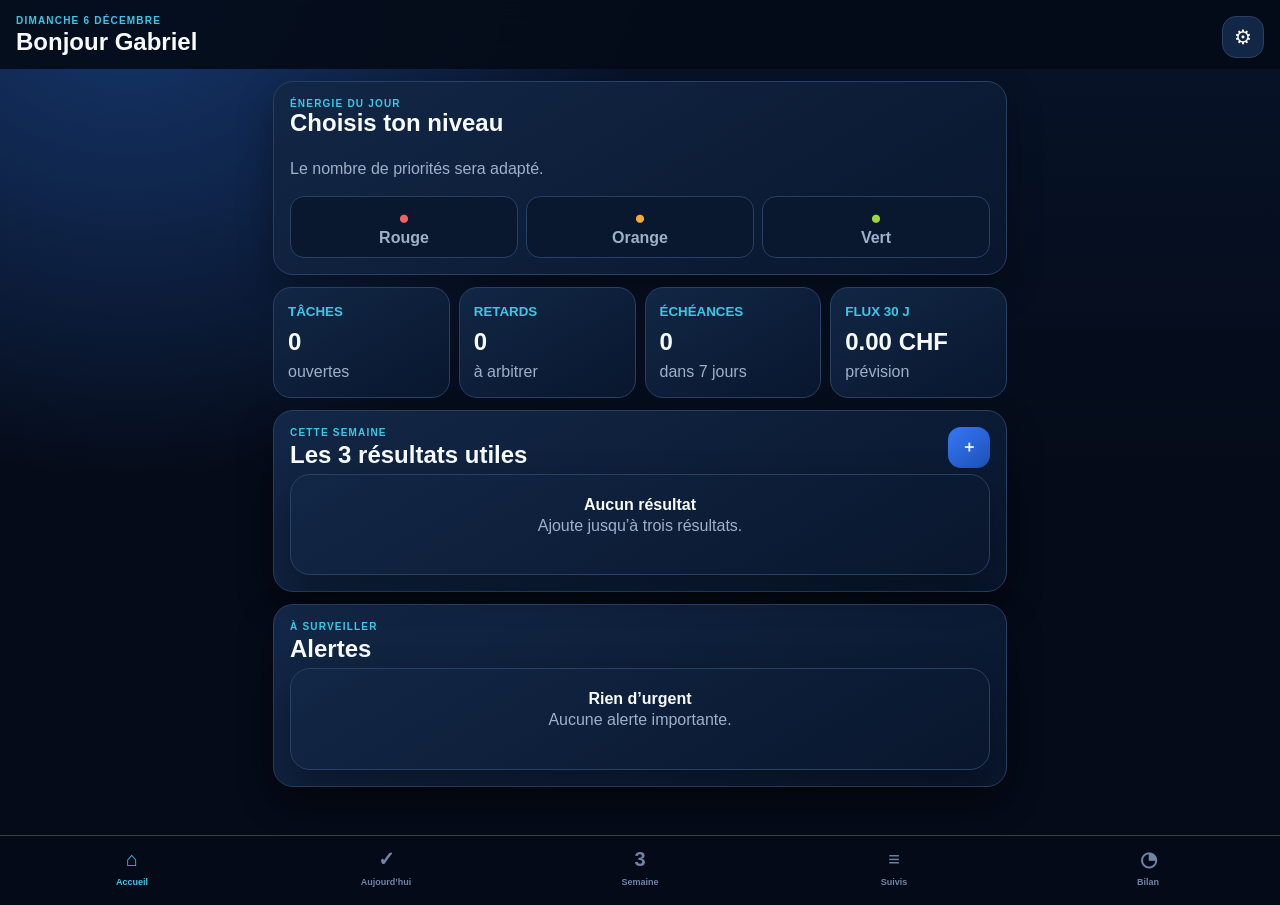
==== cockpit.html @ 26b04c57 "Publier Cockpit Gabriel pour iPhone" ====
<!doctype html><html lang="fr"><head><meta charset="utf-8"><meta name="viewport" content="width=device-width,initial-scale=1,viewport-fit=cover"><meta name="theme-color" content="#071329"><meta name="apple-mobile-web-app-capable" content="yes"><meta name="apple-mobile-web-app-status-bar-style" content="black-translucent"><meta name="apple-mobile-web-app-title" content="Cockpit Gabriel"><title>Cockpit Gabriel</title><style>:root{color-scheme:dark;--bg:#050b18;--p:#0e1d39;--p2:#122746;--l:#294065;--t:#f8fbff;--m:#9fb0c9;--b:#3478f6;--c:#39c9e8;--g:#9bd83f;--o:#f2aa3d;--r:#ef6262;font-family:-apple-system,BlinkMacSystemFont,"SF Pro Display",sans-serif}*{box-sizing:border-box}body{margin:0;background:radial-gradient(circle at 10% -5%,#17386f,transparent 35%),linear-gradient(#071329,#050b18 55%);color:var(--t);padding-bottom:calc(82px + env(safe-area-inset-bottom))}button,input,select,textarea{font:inherit}.top{position:sticky;top:0;z-index:9;display:flex;justify-content:space-between;align-items:center;padding:calc(15px + env(safe-area-inset-top)) 16px 11px;background:#050b18e8;backdrop-filter:blur(18px)}h1,h2,h3,p{margin-top:0}.top h1{font-size:24px;margin:2px 0}.eye{font-size:10px;text-transform:uppercase;letter-spacing:1.2px;color:var(--c);font-weight:800;margin:0}.ico{width:42px;height:42px;border:1px solid var(--l);border-radius:14px;background:var(--p2);color:white;font-size:20px}.wrap{max-width:760px;margin:auto;padding:0 13px 24px}.view{display:none}.view.on{display:block}.card,.item,.empty{background:linear-gradient(150deg,var(--p2),#09162d);border:1px solid var(--l);border-radius:20px;box-shadow:0 15px 36px #0005}.card{padding:16px;margin:12px 0}.mut{color:var(--m);line-height:1.45}.energy{display:grid;grid-template-columns:repeat(3,1fr);gap:8px;margin-top:13px}.energy button,.chip{border:1px solid var(--l);background:#09172f;color:var(--m);border-radius:14px;padding:10px 4px;font-weight:800}.energy button b{display:block;font-size:19px}.energy button[data-e=Rouge] b{color:var(--r)}.energy button[data-e=Orange] b{color:var(--o)}.energy button[data-e=Vert] b{color:var(--g)}.energy button.sel{color:white;box-shadow:0 0 0 2px currentColor}.kpis{display:grid;grid-template-columns:repeat(2,1fr);gap:9px}.kpi{padding:14px;min-height:100px;background:linear-gradient(150deg,#112745,#09162e);border:1px solid var(--l);border-radius:18px}.kpi small{color:var(--c);font-weight:800;text-transform:uppercase}.kpi b{display:block;font-size:24px;margin:8px 0 4px}.head{display:flex;justify-content:space-between;align-items:flex-start;gap:9px}.head h2{margin:3px 0 5px}.primary,.secondary,.danger{border-radius:13px;padding:10px 13px;font-weight:800}.primary{border:0;background:linear-gradient(135deg,var(--b),#1f50b8);color:white}.secondary{border:1px solid var(--l);background:#132440;color:white}.danger{border:1px solid #ef626280;background:#ef62621b;color:#ffb5b5}.chips{display:flex;gap:7px;overflow:auto;padding:7px 0 11px}.chip{white-space:nowrap;padding:8px 12px}.chip.on{border-color:var(--b);background:#3478f629;color:white}.stack{display:grid;gap:9px}.item{padding:14px}.item h3{margin:0;font-size:17px}.item p{margin:6px 0 0}.topline{display:flex;justify-content:space-between;gap:8px;align-items:flex-start}.badge{font-size:11px;font-weight:800;padding:6px 8px;border-radius:999px;background:#172b4d;color:#cad7ea;white-space:nowrap}.badge.red{background:#ef62621f;color:#ff9f9f}.badge.orange{background:#f2aa3d1f;color:#ffc66f}.badge.green{background:#9bd83f1f;color:#cdf68a}.badge.blue{background:#3478f629;color:#8bb4ff}.meta{display:flex;flex-wrap:wrap;gap:6px;margin-top:10px}.acts{display:flex;gap:6px;margin-top:11px}.acts button{flex:1;border:1px solid var(--l);background:#0b1a34;color:white;border-radius:11px;padding:8px;font-size:12px;font-weight:800}.acts .done{color:#cdf68a;border-color:#9bd83f66}.empty{padding:21px;text-align:center}.nav{position:fixed;z-index:10;left:0;right:0;bottom:0;display:grid;grid-template-columns:repeat(5,1fr);padding:7px 5px calc(7px + env(safe-area-inset-bottom));background:#050b18ed;border-top:1px solid var(--l);backdrop-filter:blur(18px)}.nav button{border:0;background:none;color:#7184a5;padding:4px 1px}.nav b{display:block;font-size:20px}.nav small{font-size:9px;font-weight:700}.nav .on{color:var(--c)}dialog{width:min(680px,calc(100% - 18px));max-height:calc(100dvh - 24px);border:1px solid var(--l);border-radius:24px;background:#08152c;color:white;padding:0}dialog::backdrop{background:#000b;backdrop-filter:blur(5px)}dialog form,.settings{padding:17px;overflow:auto;max-height:calc(100dvh - 24px)}.fields{display:grid;gap:10px}.field{display:grid;gap:5px}.field label{font-size:12px;font-weight:800;color:#cad7ea}.field input,.field select,.field textarea{width:100%;border:1px solid var(--l);background:#061127;color:white;border-radius:13px;padding:12px}.field textarea{min-height:80px}.actions{display:grid;grid-template-columns:1fr 1.4fr;gap:8px;margin-top:15px}.full{width:100%;margin-top:9px}.file input{display:none}#toast{position:fixed;z-index:50;left:50%;bottom:calc(87px + env(safe-area-inset-bottom));transform:translate(-50%,16px);opacity:0;transition:.2s;background:white;color:#071329;border-radius:999px;padding:9px 14px;font-size:13px;font-weight:800;max-width:90%;white-space:nowrap}#toast.on{opacity:1;transform:translate(-50%,0)}@media(min-width:620px){.kpis{grid-template-columns:repeat(4,1fr)}}</style></head><body><header class="top"><div><p class="eye" id="date"></p><h1 id="hello">Cockpit Gabriel</h1></div><button class="ico" id="settingsBtn">⚙︎</button></header><main class="wrap"><section class="view on" id="home"><article class="card"><p class="eye">Énergie du jour</p><h2 id="energyTitle">Choisis ton niveau</h2><p class="mut" id="energyAdvice">Le nombre de priorités sera adapté.</p><div class="energy"><button data-e="Rouge"><b>●</b>Rouge</button><button data-e="Orange"><b>●</b>Orange</button><button data-e="Vert"><b>●</b>Vert</button></div></article><div class="kpis" id="kpis"></div><article class="card"><div class="head"><div><p class="eye">Cette semaine</p><h2>Les 3 résultats utiles</h2></div><button class="primary" data-add="goal">＋</button></div><div class="stack" id="homeGoals"></div></article><article class="card"><div class="head"><div><p class="eye">À surveiller</p><h2>Alertes</h2></div></div><div class="stack" id="alerts"></div></article></section><section class="view" id="today"><div class="head"><div><p class="eye">Priorités</p><h2>Aujourd’hui</h2><p class="mut" id="limit"></p></div><button class="primary" data-add="task">＋ Ajouter</button></div><div class="chips"><button class="chip on" data-filter="open">Ouvertes</button><button class="chip" data-filter="all">Toutes</button><button class="chip" data-filter="done">Terminées</button></div><div class="stack" id="tasks"></div></section><section class="view" id="week"><div class="head"><div><p class="eye">Cap hebdomadaire</p><h2>Trois résultats maximum</h2></div><button class="primary" data-add="goal">＋ Ajouter</button></div><div class="stack" id="goals"></div></section><section class="view" id="follow"><div class="head"><div><p class="eye">Suivis</p><h2>Ce qui ne doit pas rester dans ta tête</h2></div></div><div class="chips"><button class="chip on" data-mod="admin">Administration</button><button class="chip" data-mod="finance">Finances</button><button class="chip" data-mod="gco">GCO</button></div><div class="head"><h2 id="modTitle">Administration</h2><button class="primary" id="modAdd">＋ Ajouter</button></div><div class="stack" id="modList"></div></section><section class="view" id="review"><div class="head"><div><p class="eye">Bilan</p><h2>Comprendre ton rythme</h2></div><button class="primary" data-add="checkin">＋ Bilan</button></div><div class="kpis" id="reviewKpis"></div><div class="stack" id="checkins"></div></section></main><nav class="nav"><button class="on" data-view="home"><b>⌂</b><small>Accueil</small></button><button data-view="today"><b>✓</b><small>Aujourd’hui</small></button><button data-view="week"><b>3</b><small>Semaine</small></button><button data-view="follow"><b>≡</b><small>Suivis</small></button><button data-view="review"><b>◔</b><small>Bilan</small></button></nav><dialog id="editor"><form id="form"><div class="head"><div><p class="eye">Nouvel élément</p><h2 id="formTitle">Ajouter</h2></div><button class="ico" type="button" data-close="editor">✕</button></div><div class="fields" id="fields"></div><div class="actions"><button class="secondary" type="button" data-close="editor">Annuler</button><button class="primary">Enregistrer</button></div></form></dialog><dialog id="settings"><div class="settings"><div class="head"><div><p class="eye">Données</p><h2>Sauvegarde</h2></div><button class="ico" data-close="settings">✕</button></div><p class="mut">Les données restent dans Safari sur cet iPhone. Exporte régulièrement une sauvegarde vers iCloud Drive.</p><button class="primary full" id="export">Exporter la sauvegarde</button><label class="secondary full file">Restaurer une sauvegarde<input type="file" id="import" accept="application/json"></label><hr style="border:0;border-top:1px solid var(--l);margin:18px 0"><button class="danger full" id="reset">Effacer toutes les données</button></div></dialog><div id="toast"></div><script>const K='cockpitGabriel.v3',empty=()=>({profile:{name:'Gabriel',energy:''},tasks:[],goals:[],admin:[],finance:[],gco:[],checkins:[]});let db=load(),filter='open',mod='admin',edit=null;const $=s=>document.querySelector(s),$$=s=>[...document.querySelectorAll(s)],iso=()=>new Date().toISOString().slice(0,10),uid=()=>crypto.randomUUID?.()||Date.now()+'-'+Math.random();function load(){try{return{...empty(),...JSON.parse(localStorage.getItem(K)||'null')}}catch{return empty()}}function save(t=''){localStorage.setItem(K,JSON.stringify(db));render();if(t)toast(t)}const esc=v=>String(v??'').replace(/[&<>"']/g,c=>({'&':'&amp;','<':'&lt;','>':'&gt;','"':'&quot;',"'":'&#39;'}[c])),fmt=v=>v?new Intl.DateTimeFormat('fr-CH',{day:'2-digit',month:'2-digit',year:'numeric'}).format(new Date(v+'T12:00:00')):'Sans date',days=v=>v?Math.round((new Date(v+'T12:00:00')-new Date(iso()+'T12:00:00'))/864e5):null,money=v=>new Intl.NumberFormat('fr-CH',{style:'currency',currency:'CHF'}).format(Number(v)||0);function toast(t){let e=$('#toast');e.textContent=t;e.classList.add('on');clearTimeout(window.tt);window.tt=setTimeout(()=>e.classList.remove('on'),1800)}const badge=(t,c='')=>`<span class="badge ${c}">${esc(t)}</span>`,st=s=>['Terminé','Oui'].includes(s)?'green':['Critique'].includes(s)?'red':['Haute','En attente'].includes(s)?'orange':['Actif','En cours'].includes(s)?'blue':'',dc=d=>d===null?'':d<0?'red':d<=7?'orange':'blue',emptyCard=(a,b)=>`<div class="empty"><b>${esc(a)}</b><p class="mut">${esc(b)}</p></div>`,rules={Rouge:{max:1,title:'Préserver l’essentiel',advice:'Une seule tâche indispensable. Pas de décision lourde.'},Orange:{max:2,title:'Maintenir sans forcer',advice:'Deux priorités maximum et un bloc concentré.'},Vert:{max:3,title:'Avancer sans s’épuiser',advice:'Trois priorités maximum. Arrête avant la chute d’énergie.'}};function header(){let n=new Date(),h=n.getHours();$('#date').textContent=new Intl.DateTimeFormat('fr-CH',{weekday:'long',day:'numeric',month:'long'}).format(n);$('#hello').textContent=`${h<12?'Bonjour':h<18?'Bon après-midi':'Bonsoir'} ${db.profile.name}`;let r=rules[db.profile.energy];$('#energyTitle').textContent=r?.title||'Choisis ton niveau';$('#energyAdvice').textContent=r?.advice||'Le nombre de priorités sera adapté.';$('#limit').textContent=r?`${r.max} priorité${r.max>1?'s':''} recommandée${r.max>1?'s':''}.`:'Choisis d’abord ton énergie.';$$('[data-e]').forEach(b=>b.classList.toggle('sel',b.dataset.e===db.profile.energy))}const open=t=>!['Terminé','Annulé'].includes(t.status);function goalCard(x){let p=Math.min(100,Math.max(0,Number(x.progress)||0));return `<div class="item"><div class="topline"><div><h3>${esc(x.title)}</h3><p class="mut">${esc(x.nextAction||'Prochaine action à définir')}</p></div>${badge(x.status||'Planifié',st(x.status))}</div><div class="meta">${badge(p+'%','blue')}${x.due?badge(fmt(x.due),dc(days(x.due))):''}</div>${acts('goal',x.id)}</div>`}function home(){let o=db.tasks.filter(open),late=o.filter(x=>days(x.due)!==null&&days(x.due)<0),adm=db.admin.filter(x=>!['Terminé','Classé'].includes(x.status)&&days(x.due)!==null&&days(x.due)<=7),rev=db.finance.filter(x=>x.type==='Revenu'&&days(x.date)>=0&&days(x.date)<=30).reduce((s,x)=>s+Number(x.amount||0),0),dep=db.finance.filter(x=>x.type==='Dépense'&&days(x.date)>=0&&days(x.date)<=30).reduce((s,x)=>s+Number(x.amount||0),0);$('#kpis').innerHTML=[['Tâches',o.length,'ouvertes'],['Retards',late.length,'à arbitrer'],['Échéances',adm.length,'dans 7 jours'],['Flux 30 j',money(rev-dep),'prévision']].map(x=>`<div class="kpi"><small>${x[0]}</small><b>${x[1]}</b><span class="mut">${x[2]}</span></div>`).join('');$('#homeGoals').innerHTML=db.goals.length?db.goals.slice(0,3).map(goalCard).join(''):emptyCard('Aucun résultat','Ajoute jusqu’à trois résultats.');let a=[];late.slice(0,2).forEach(x=>a.push([x.title,Math.abs(days(x.due))+' jour(s) de retard','red']));adm.slice(0,2).forEach(x=>a.push([x.subject,(x.org||'Démarche')+' · '+(days(x.due)<0?'retard':days(x.due)+' jour(s)'),dc(days(x.due))]));$('#alerts').innerHTML=a.length?a.map(x=>`<div class="item"><div class="topline"><div><h3>${esc(x[0])}</h3><p class="mut">${esc(x[1])}</p></div>${badge('À surveiller',x[2])}</div></div>`).join(''):emptyCard('Rien d’urgent','Aucune alerte importante.')}function acts(t,id,extra=''){return `<div class="acts"><button data-edit="${t}" data-id="${id}">Modifier</button>${extra}<button data-del="${t}" data-id="${id}">Supprimer</button></div>`}function taskCard(x){let d=days(x.due);return `<div class="item"><div class="topline"><div><h3>${esc(x.title)}</h3><p class="mut">${esc(x.notes||x.domain||'')}</p></div>${badge(x.status||'À faire',st(x.status))}</div><div class="meta">${x.priority?badge(x.priority,st(x.priority)):''}${x.energy?badge('Énergie '+x.energy,x.energy==='Rouge'?'red':x.energy==='Orange'?'orange':'green'):''}${x.duration?badge(x.duration+' min'):''}${x.due?badge(d<0?Math.abs(d)+' j de retard':d===0?'Aujourd’hui':'Dans '+d+' j',dc(d)):''}</div>${acts('task',x.id,open(x)?`<button class="done" data-done="${x.id}">Terminer</button>`:`<button data-reopen="${x.id}">Rouvrir</button>`)}</div>`}function tasks(){let l=[...db.tasks].sort((a,b)=>(a.status==='Terminé')-(b.status==='Terminé')||String(a.due||'9999').localeCompare(String(b.due||'9999')));if(filter==='open')l=l.filter(open);if(filter==='done')l=l.filter(x=>x.status==='Terminé');$('#tasks').innerHTML=l.length?l.map(taskCard).join(''):emptyCard('Aucune tâche','Ajoute uniquement ce qui mérite ton énergie.')}function goals(){$('#goals').innerHTML=db.goals.length?db.goals.map(goalCard).join(''):emptyCard('Aucun résultat','Choisis un résultat observable.')}function modules(){let l=db[mod],h='';$('#modTitle').textContent={admin:'Administration',finance:'Finances',gco:'GCO'}[mod];$('#modAdd').dataset.add=mod;$$('[data-mod]').forEach(b=>b.classList.toggle('on',b.dataset.mod===mod));if(mod==='admin')h=l.map(x=>`<div class="item"><div class="topline"><div><h3>${esc(x.subject)}</h3><p class="mut">${esc(x.org||'')}</p></div>${badge(x.status||'À faire',st(x.status))}</div><div class="meta">${x.due?badge(fmt(x.due),dc(days(x.due))):''}</div><p class="mut">${esc(x.nextAction||'Prochaine action à définir')}</p>${acts('admin',x.id)}</div>`).join('');if(mod==='finance')h=l.map(x=>`<div class="item"><div class="topline"><div><h3>${esc(x.label)}</h3><p class="mut">${esc(x.category||'')}</p></div>${badge(money(x.amount),x.type==='Dépense'?'red':'green')}</div><div class="meta">${badge(x.type,x.type==='Dépense'?'red':'green')}${badge(fmt(x.date))}</div>${acts('finance',x.id)}</div>`).join('');if(mod==='gco')h=l.map(x=>`<div class="item"><div class="topline"><div><h3>${esc(x.project)}</h3><p class="mut">${esc(x.nextAction||'')}</p></div>${badge(x.status||'Planifié',st(x.status))}</div><div class="meta">${badge((Number(x.progress)||0)+'%','blue')}${x.due?badge(fmt(x.due),dc(days(x.due))):''}</div>${acts('gco',x.id)}</div>`).join('');$('#modList').innerHTML=h||emptyCard('Aucun élément','Ajoute seulement ce qui mérite un suivi.')}function checkins(){let l=[...db.checkins].sort((a,b)=>String(b.date).localeCompare(String(a.date))),avg=f=>l.length?(l.reduce((s,x)=>s+Number(x[f]||0),0)/l.length).toFixed(1):'0',mins=l.reduce((s,x)=>s+Number(x.minutes||0),0);$('#reviewKpis').innerHTML=[['Fatigue',avg('fatigue')+'/10'],['Concentration',avg('focus')+'/10'],['Temps utile',mins+' min'],['Bilans',l.length]].map(x=>`<div class="kpi"><small>${x[0]}</small><b>${x[1]}</b></div>`).join('');$('#checkins').innerHTML=l.length?l.map(x=>`<div class="item"><div class="topline"><div><h3>${fmt(x.date)}</h3><p class="mut">${esc(x.result||'Aucun résultat noté')}</p></div>${badge(x.energy||'?',x.energy==='Rouge'?'red':x.energy==='Orange'?'orange':'green')}</div><div class="meta">${badge('Fatigue '+(x.fatigue||0)+'/10','orange')}${badge('Concentration '+(x.focus||0)+'/10','blue')}${badge((x.minutes||0)+' min')}</div>${acts('checkin',x.id)}</div>`).join(''):emptyCard('Aucun bilan','Deux minutes suffisent.')}function render(){header();home();tasks();goals();modules();checkins()}const S={task:[['title','Tâche / résultat','text',1],['domain','Domaine','text'],['due','Échéance','date'],['priority','Priorité','select',0,['Critique','Haute','Normale','Basse']],['status','Statut','select',0,['À faire','En cours','En attente','Terminé','Annulé']],['energy','Énergie requise','select',0,['Rouge','Orange','Vert']],['duration','Durée en minutes','number'],['notes','Notes','textarea']],goal:[['title','Résultat attendu','text',1],['status','Statut','select',0,['Planifié','Actif','En pause','Terminé']],['progress','Progression %','number'],['nextAction','Prochaine action','text'],['due','Échéance','date']],admin:[['org','Organisme','text'],['subject','Sujet / dossier','text',1],['nextAction','Prochaine action','text'],['due','Échéance','date'],['status','Statut','select',0,['À faire','En cours','En attente','Terminé','Classé']]],finance:[['date','Date','date',1],['type','Type','select',1,['Revenu','Dépense']],['category','Catégorie','text'],['label','Libellé','text',1],['amount','Montant CHF','number',1]],gco:[['project','Projet','text',1],['status','Statut','select',0,['Planifié','Actif','En pause','Terminé']],['progress','Progression %','number'],['due','Livraison prévue','date'],['nextAction','Prochaine action','text']],checkin:[['date','Date','date',1],['energy','Énergie','select',1,['Rouge','Orange','Vert']],['fatigue','Fatigue /10','number'],['focus','Concentration /10','number'],['minutes','Temps utile','number'],['result','Résultat principal','textarea']]};const col=t=>t==='goal'?'goals':t==='checkin'?'checkins':t;function field([n,l,t,r,o=[]]){if(t==='select')return `<div class="field"><label>${l}</label><select id="f-${n}" ${r?'required':''}><option value="">Choisir…</option>${o.map(v=>`<option>${v}</option>`).join('')}</select></div>`;if(t==='textarea')return `<div class="field"><label>${l}</label><textarea id="f-${n}"></textarea></div>`;return `<div class="field"><label>${l}</label><input id="f-${n}" type="${t}" ${t==='number'?'inputmode="decimal" min="0" step="any"':''} ${r?'required':''}></div>`}function openEdit(t,id=null){if(t==='goal'&&!id&&db.goals.length>=3)return toast('Trois résultats maximum.');edit={t,id};let c=db[col(t)],it=id?c.find(x=>x.id===id):{};$('#formTitle').textContent=(id?'Modifier : ':'Ajouter : ')+({task:'Tâche',goal:'Résultat',admin:'Démarche',finance:'Mouvement',gco:'Projet GCO',checkin:'Bilan'})[t];$('#fields').innerHTML=S[t].map(field).join('');S[t].forEach(([n])=>{let e=$('#f-'+n),v=it?.[n]??'';if(!id&&n==='date')v=iso();if(!id&&t==='task'&&n==='status')v='À faire';if(!id&&t==='goal'&&n==='status')v='Planifié';if(!id&&t==='admin'&&n==='status')v='À faire';if(!id&&t==='gco'&&n==='status')v='Planifié';e.value=v});$('#editor').showModal()}$('#form').onsubmit=e=>{e.preventDefault();let{t,id}=edit,c=db[col(t)],o={id:id||uid()};for(let[n,,kind,req]of S[t]){let el=$('#f-'+n);if(req&&!el.value.trim())return toast('Champ obligatoire manquant.');o[n]=kind==='number'?(el.value===''?'':Number(el.value)):el.value.trim()}if(id){let i=c.findIndex(x=>x.id===id);c[i]={...c[i],...o}}else c.unshift(o);$('#editor').close();save(id?'Élément mis à jour.':'Élément ajouté.')};function go(v){$$('.view').forEach(x=>x.classList.toggle('on',x.id===v));$$('.nav button').forEach(x=>x.classList.toggle('on',x.dataset.view===v));scrollTo({top:0,behavior:'smooth'})}document.onclick=e=>{let x;if(x=e.target.closest('[data-view]'))return go(x.dataset.view);if(x=e.target.closest('[data-e]')){db.profile.energy=x.dataset.e;return save('Énergie enregistrée.')}if(x=e.target.closest('[data-add]'))return openEdit(x.dataset.add);if(x=e.target.closest('[data-edit]'))return openEdit(x.dataset.edit,x.dataset.id);if(x=e.target.closest('[data-del]')){if(confirm('Supprimer définitivement ?')){let k=col(x.dataset.del);db[k]=db[k].filter(v=>v.id!==x.dataset.id);save('Élément supprimé.')}return}if(x=e.target.closest('[data-done]')){let t=db.tasks.find(v=>v.id===x.dataset.done);if(t)t.status='Terminé';return save('Tâche terminée.')}if(x=e.target.closest('[data-reopen]')){let t=db.tasks.find(v=>v.id===x.dataset.reopen);if(t)t.status='À faire';return save('Tâche rouverte.')}if(x=e.target.closest('[data-filter]')){filter=x.dataset.filter;$$('[data-filter]').forEach(b=>b.classList.toggle('on',b===x));return tasks()}if(x=e.target.closest('[data-mod]')){mod=x.dataset.mod;return modules()}if(x=e.target.closest('[data-close]'))return $('#'+x.dataset.close).close()};$('#settingsBtn').onclick=()=>$('#settings').showModal();$('#modAdd').onclick=()=>openEdit(mod);$('#export').onclick=()=>{let b=new Blob([JSON.stringify(db,null,2)],{type:'application/json'}),u=URL.createObjectURL(b),a=document.createElement('a');a.href=u;a.download='cockpit-gabriel-'+iso()+'.json';a.click();setTimeout(()=>URL.revokeObjectURL(u),500);toast('Sauvegarde exportée.')};$('#import').onchange=async e=>{try{let f=e.target.files[0];if(!f)return;db={...empty(),...JSON.parse(await f.text())};save('Sauvegarde restaurée.');$('#settings').close()}catch{toast('Fichier invalide.')}e.target.value=''};$('#reset').onclick=()=>{if(confirm('Effacer toutes les données ?')){db=empty();save('Cockpit réinitialisé.');$('#settings').close()}};render();</script></body></html>
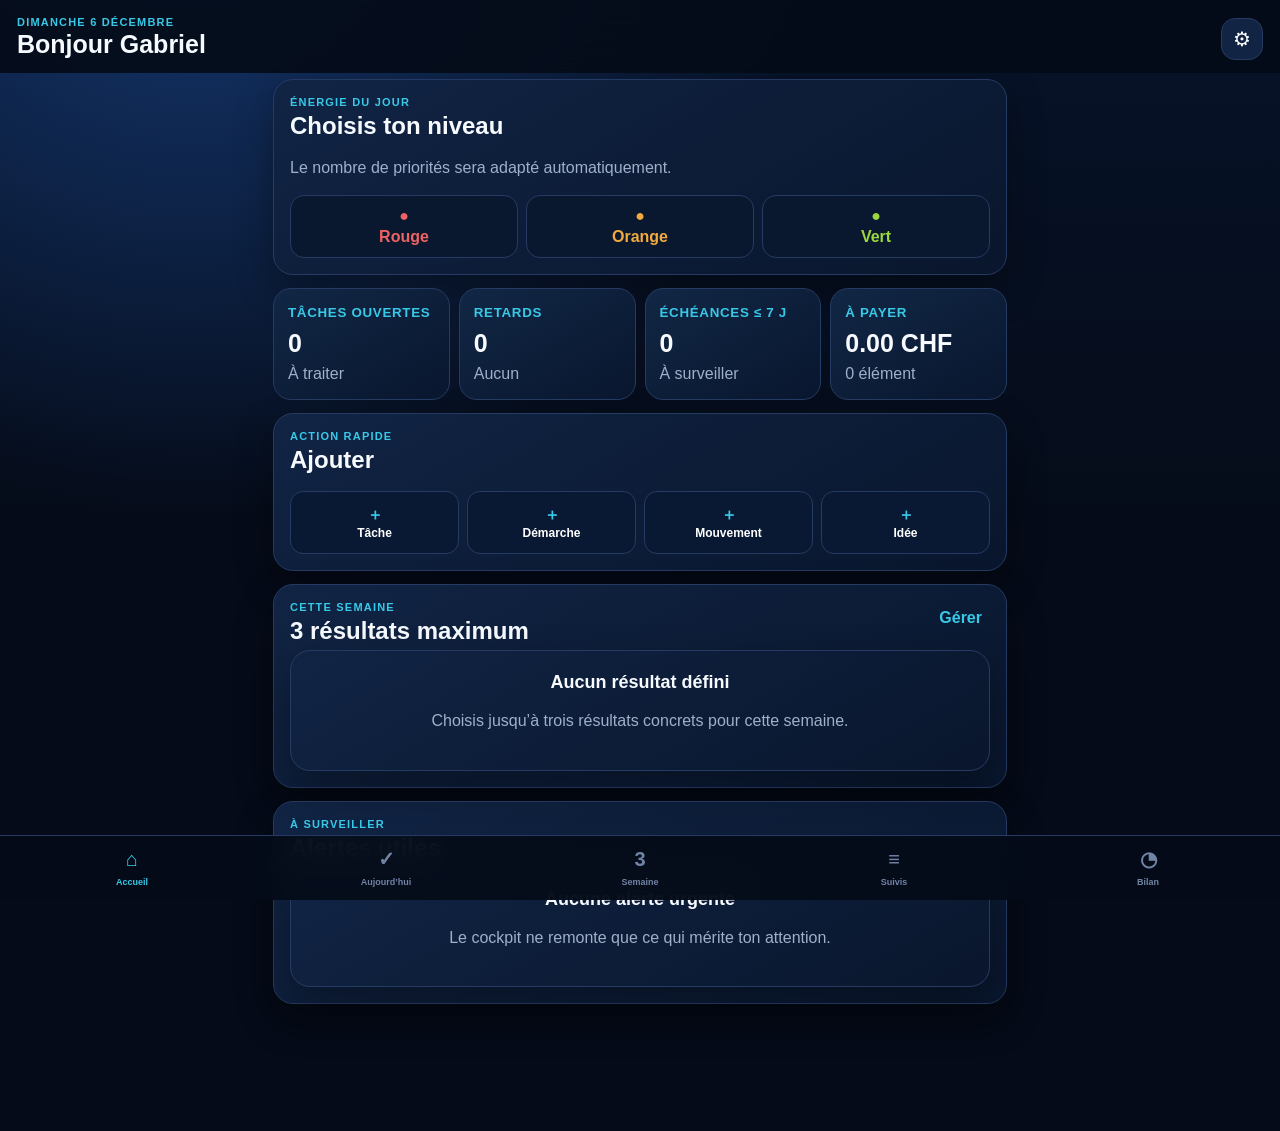
==== commit 54e2f0ff: "Rediriger l’ancienne page vers la version corrigée" ====
--- a/cockpit.html
+++ b/cockpit.html
@@ -1 +1,13 @@
-<!doctype html><html lang="fr"><head><meta charset="utf-8"><meta name="viewport" content="width=device-width,initial-scale=1,viewport-fit=cover"><meta name="theme-color" content="#071329"><meta name="apple-mobile-web-app-capable" content="yes"><meta name="apple-mobile-web-app-status-bar-style" content="black-translucent"><meta name="apple-mobile-web-app-title" content="Cockpit Gabriel"><title>Cockpit Gabriel</title><style>:root{color-scheme:dark;--bg:#050b18;--p:#0e1d39;--p2:#122746;--l:#294065;--t:#f8fbff;--m:#9fb0c9;--b:#3478f6;--c:#39c9e8;--g:#9bd83f;--o:#f2aa3d;--r:#ef6262;font-family:-apple-system,BlinkMacSystemFont,"SF Pro Display",sans-serif}*{box-sizing:border-box}body{margin:0;background:radial-gradient(circle at 10% -5%,#17386f,transparent 35%),linear-gradient(#071329,#050b18 55%);color:var(--t);padding-bottom:calc(82px + env(safe-area-inset-bottom))}button,input,select,textarea{font:inherit}.top{position:sticky;top:0;z-index:9;display:flex;justify-content:space-between;align-items:center;padding:calc(15px + env(safe-area-inset-top)) 16px 11px;background:#050b18e8;backdrop-filter:blur(18px)}h1,h2,h3,p{margin-top:0}.top h1{font-size:24px;margin:2px 0}.eye{font-size:10px;text-transform:uppercase;letter-spacing:1.2px;color:var(--c);font-weight:800;margin:0}.ico{width:42px;height:42px;border:1px solid var(--l);border-radius:14px;background:var(--p2);color:white;font-size:20px}.wrap{max-width:760px;margin:auto;padding:0 13px 24px}.view{display:none}.view.on{display:block}.card,.item,.empty{background:linear-gradient(150deg,var(--p2),#09162d);border:1px solid var(--l);border-radius:20px;box-shadow:0 15px 36px #0005}.card{padding:16px;margin:12px 0}.mut{color:var(--m);line-height:1.45}.energy{display:grid;grid-template-columns:repeat(3,1fr);gap:8px;margin-top:13px}.energy button,.chip{border:1px solid var(--l);background:#09172f;color:var(--m);border-radius:14px;padding:10px 4px;font-weight:800}.energy button b{display:block;font-size:19px}.energy button[data-e=Rouge] b{color:var(--r)}.energy button[data-e=Orange] b{color:var(--o)}.energy button[data-e=Vert] b{color:var(--g)}.energy button.sel{color:white;box-shadow:0 0 0 2px currentColor}.kpis{display:grid;grid-template-columns:repeat(2,1fr);gap:9px}.kpi{padding:14px;min-height:100px;background:linear-gradient(150deg,#112745,#09162e);border:1px solid var(--l);border-radius:18px}.kpi small{color:var(--c);font-weight:800;text-transform:uppercase}.kpi b{display:block;font-size:24px;margin:8px 0 4px}.head{display:flex;justify-content:space-between;align-items:flex-start;gap:9px}.head h2{margin:3px 0 5px}.primary,.secondary,.danger{border-radius:13px;padding:10px 13px;font-weight:800}.primary{border:0;background:linear-gradient(135deg,var(--b),#1f50b8);color:white}.secondary{border:1px solid var(--l);background:#132440;color:white}.danger{border:1px solid #ef626280;background:#ef62621b;color:#ffb5b5}.chips{display:flex;gap:7px;overflow:auto;padding:7px 0 11px}.chip{white-space:nowrap;padding:8px 12px}.chip.on{border-color:var(--b);background:#3478f629;color:white}.stack{display:grid;gap:9px}.item{padding:14px}.item h3{margin:0;font-size:17px}.item p{margin:6px 0 0}.topline{display:flex;justify-content:space-between;gap:8px;align-items:flex-start}.badge{font-size:11px;font-weight:800;padding:6px 8px;border-radius:999px;background:#172b4d;color:#cad7ea;white-space:nowrap}.badge.red{background:#ef62621f;color:#ff9f9f}.badge.orange{background:#f2aa3d1f;color:#ffc66f}.badge.green{background:#9bd83f1f;color:#cdf68a}.badge.blue{background:#3478f629;color:#8bb4ff}.meta{display:flex;flex-wrap:wrap;gap:6px;margin-top:10px}.acts{display:flex;gap:6px;margin-top:11px}.acts button{flex:1;border:1px solid var(--l);background:#0b1a34;color:white;border-radius:11px;padding:8px;font-size:12px;font-weight:800}.acts .done{color:#cdf68a;border-color:#9bd83f66}.empty{padding:21px;text-align:center}.nav{position:fixed;z-index:10;left:0;right:0;bottom:0;display:grid;grid-template-columns:repeat(5,1fr);padding:7px 5px calc(7px + env(safe-area-inset-bottom));background:#050b18ed;border-top:1px solid var(--l);backdrop-filter:blur(18px)}.nav button{border:0;background:none;color:#7184a5;padding:4px 1px}.nav b{display:block;font-size:20px}.nav small{font-size:9px;font-weight:700}.nav .on{color:var(--c)}dialog{width:min(680px,calc(100% - 18px));max-height:calc(100dvh - 24px);border:1px solid var(--l);border-radius:24px;background:#08152c;color:white;padding:0}dialog::backdrop{background:#000b;backdrop-filter:blur(5px)}dialog form,.settings{padding:17px;overflow:auto;max-height:calc(100dvh - 24px)}.fields{display:grid;gap:10px}.field{display:grid;gap:5px}.field label{font-size:12px;font-weight:800;color:#cad7ea}.field input,.field select,.field textarea{width:100%;border:1px solid var(--l);background:#061127;color:white;border-radius:13px;padding:12px}.field textarea{min-height:80px}.actions{display:grid;grid-template-columns:1fr 1.4fr;gap:8px;margin-top:15px}.full{width:100%;margin-top:9px}.file input{display:none}#toast{position:fixed;z-index:50;left:50%;bottom:calc(87px + env(safe-area-inset-bottom));transform:translate(-50%,16px);opacity:0;transition:.2s;background:white;color:#071329;border-radius:999px;padding:9px 14px;font-size:13px;font-weight:800;max-width:90%;white-space:nowrap}#toast.on{opacity:1;transform:translate(-50%,0)}@media(min-width:620px){.kpis{grid-template-columns:repeat(4,1fr)}}</style></head><body><header class="top"><div><p class="eye" id="date"></p><h1 id="hello">Cockpit Gabriel</h1></div><button class="ico" id="settingsBtn">⚙︎</button></header><main class="wrap"><section class="view on" id="home"><article class="card"><p class="eye">Énergie du jour</p><h2 id="energyTitle">Choisis ton niveau</h2><p class="mut" id="energyAdvice">Le nombre de priorités sera adapté.</p><div class="energy"><button data-e="Rouge"><b>●</b>Rouge</button><button data-e="Orange"><b>●</b>Orange</button><button data-e="Vert"><b>●</b>Vert</button></div></article><div class="kpis" id="kpis"></div><article class="card"><div class="head"><div><p class="eye">Cette semaine</p><h2>Les 3 résultats utiles</h2></div><button class="primary" data-add="goal">＋</button></div><div class="stack" id="homeGoals"></div></article><article class="card"><div class="head"><div><p class="eye">À surveiller</p><h2>Alertes</h2></div></div><div class="stack" id="alerts"></div></article></section><section class="view" id="today"><div class="head"><div><p class="eye">Priorités</p><h2>Aujourd’hui</h2><p class="mut" id="limit"></p></div><button class="primary" data-add="task">＋ Ajouter</button></div><div class="chips"><button class="chip on" data-filter="open">Ouvertes</button><button class="chip" data-filter="all">Toutes</button><button class="chip" data-filter="done">Terminées</button></div><div class="stack" id="tasks"></div></section><section class="view" id="week"><div class="head"><div><p class="eye">Cap hebdomadaire</p><h2>Trois résultats maximum</h2></div><button class="primary" data-add="goal">＋ Ajouter</button></div><div class="stack" id="goals"></div></section><section class="view" id="follow"><div class="head"><div><p class="eye">Suivis</p><h2>Ce qui ne doit pas rester dans ta tête</h2></div></div><div class="chips"><button class="chip on" data-mod="admin">Administration</button><button class="chip" data-mod="finance">Finances</button><button class="chip" data-mod="gco">GCO</button></div><div class="head"><h2 id="modTitle">Administration</h2><button class="primary" id="modAdd">＋ Ajouter</button></div><div class="stack" id="modList"></div></section><section class="view" id="review"><div class="head"><div><p class="eye">Bilan</p><h2>Comprendre ton rythme</h2></div><button class="primary" data-add="checkin">＋ Bilan</button></div><div class="kpis" id="reviewKpis"></div><div class="stack" id="checkins"></div></section></main><nav class="nav"><button class="on" data-view="home"><b>⌂</b><small>Accueil</small></button><button data-view="today"><b>✓</b><small>Aujourd’hui</small></button><button data-view="week"><b>3</b><small>Semaine</small></button><button data-view="follow"><b>≡</b><small>Suivis</small></button><button data-view="review"><b>◔</b><small>Bilan</small></button></nav><dialog id="editor"><form id="form"><div class="head"><div><p class="eye">Nouvel élément</p><h2 id="formTitle">Ajouter</h2></div><button class="ico" type="button" data-close="editor">✕</button></div><div class="fields" id="fields"></div><div class="actions"><button class="secondary" type="button" data-close="editor">Annuler</button><button class="primary">Enregistrer</button></div></form></dialog><dialog id="settings"><div class="settings"><div class="head"><div><p class="eye">Données</p><h2>Sauvegarde</h2></div><button class="ico" data-close="settings">✕</button></div><p class="mut">Les données restent dans Safari sur cet iPhone. Exporte régulièrement une sauvegarde vers iCloud Drive.</p><button class="primary full" id="export">Exporter la sauvegarde</button><label class="secondary full file">Restaurer une sauvegarde<input type="file" id="import" accept="application/json"></label><hr style="border:0;border-top:1px solid var(--l);margin:18px 0"><button class="danger full" id="reset">Effacer toutes les données</button></div></dialog><div id="toast"></div><script>const K='cockpitGabriel.v3',empty=()=>({profile:{name:'Gabriel',energy:''},tasks:[],goals:[],admin:[],finance:[],gco:[],checkins:[]});let db=load(),filter='open',mod='admin',edit=null;const $=s=>document.querySelector(s),$$=s=>[...document.querySelectorAll(s)],iso=()=>new Date().toISOString().slice(0,10),uid=()=>crypto.randomUUID?.()||Date.now()+'-'+Math.random();function load(){try{return{...empty(),...JSON.parse(localStorage.getItem(K)||'null')}}catch{return empty()}}function save(t=''){localStorage.setItem(K,JSON.stringify(db));render();if(t)toast(t)}const esc=v=>String(v??'').replace(/[&<>"']/g,c=>({'&':'&amp;','<':'&lt;','>':'&gt;','"':'&quot;',"'":'&#39;'}[c])),fmt=v=>v?new Intl.DateTimeFormat('fr-CH',{day:'2-digit',month:'2-digit',year:'numeric'}).format(new Date(v+'T12:00:00')):'Sans date',days=v=>v?Math.round((new Date(v+'T12:00:00')-new Date(iso()+'T12:00:00'))/864e5):null,money=v=>new Intl.NumberFormat('fr-CH',{style:'currency',currency:'CHF'}).format(Number(v)||0);function toast(t){let e=$('#toast');e.textContent=t;e.classList.add('on');clearTimeout(window.tt);window.tt=setTimeout(()=>e.classList.remove('on'),1800)}const badge=(t,c='')=>`<span class="badge ${c}">${esc(t)}</span>`,st=s=>['Terminé','Oui'].includes(s)?'green':['Critique'].includes(s)?'red':['Haute','En attente'].includes(s)?'orange':['Actif','En cours'].includes(s)?'blue':'',dc=d=>d===null?'':d<0?'red':d<=7?'orange':'blue',emptyCard=(a,b)=>`<div class="empty"><b>${esc(a)}</b><p class="mut">${esc(b)}</p></div>`,rules={Rouge:{max:1,title:'Préserver l’essentiel',advice:'Une seule tâche indispensable. Pas de décision lourde.'},Orange:{max:2,title:'Maintenir sans forcer',advice:'Deux priorités maximum et un bloc concentré.'},Vert:{max:3,title:'Avancer sans s’épuiser',advice:'Trois priorités maximum. Arrête avant la chute d’énergie.'}};function header(){let n=new Date(),h=n.getHours();$('#date').textContent=new Intl.DateTimeFormat('fr-CH',{weekday:'long',day:'numeric',month:'long'}).format(n);$('#hello').textContent=`${h<12?'Bonjour':h<18?'Bon après-midi':'Bonsoir'} ${db.profile.name}`;let r=rules[db.profile.energy];$('#energyTitle').textContent=r?.title||'Choisis ton niveau';$('#energyAdvice').textContent=r?.advice||'Le nombre de priorités sera adapté.';$('#limit').textContent=r?`${r.max} priorité${r.max>1?'s':''} recommandée${r.max>1?'s':''}.`:'Choisis d’abord ton énergie.';$$('[data-e]').forEach(b=>b.classList.toggle('sel',b.dataset.e===db.profile.energy))}const open=t=>!['Terminé','Annulé'].includes(t.status);function goalCard(x){let p=Math.min(100,Math.max(0,Number(x.progress)||0));return `<div class="item"><div class="topline"><div><h3>${esc(x.title)}</h3><p class="mut">${esc(x.nextAction||'Prochaine action à définir')}</p></div>${badge(x.status||'Planifié',st(x.status))}</div><div class="meta">${badge(p+'%','blue')}${x.due?badge(fmt(x.due),dc(days(x.due))):''}</div>${acts('goal',x.id)}</div>`}function home(){let o=db.tasks.filter(open),late=o.filter(x=>days(x.due)!==null&&days(x.due)<0),adm=db.admin.filter(x=>!['Terminé','Classé'].includes(x.status)&&days(x.due)!==null&&days(x.due)<=7),rev=db.finance.filter(x=>x.type==='Revenu'&&days(x.date)>=0&&days(x.date)<=30).reduce((s,x)=>s+Number(x.amount||0),0),dep=db.finance.filter(x=>x.type==='Dépense'&&days(x.date)>=0&&days(x.date)<=30).reduce((s,x)=>s+Number(x.amount||0),0);$('#kpis').innerHTML=[['Tâches',o.length,'ouvertes'],['Retards',late.length,'à arbitrer'],['Échéances',adm.length,'dans 7 jours'],['Flux 30 j',money(rev-dep),'prévision']].map(x=>`<div class="kpi"><small>${x[0]}</small><b>${x[1]}</b><span class="mut">${x[2]}</span></div>`).join('');$('#homeGoals').innerHTML=db.goals.length?db.goals.slice(0,3).map(goalCard).join(''):emptyCard('Aucun résultat','Ajoute jusqu’à trois résultats.');let a=[];late.slice(0,2).forEach(x=>a.push([x.title,Math.abs(days(x.due))+' jour(s) de retard','red']));adm.slice(0,2).forEach(x=>a.push([x.subject,(x.org||'Démarche')+' · '+(days(x.due)<0?'retard':days(x.due)+' jour(s)'),dc(days(x.due))]));$('#alerts').innerHTML=a.length?a.map(x=>`<div class="item"><div class="topline"><div><h3>${esc(x[0])}</h3><p class="mut">${esc(x[1])}</p></div>${badge('À surveiller',x[2])}</div></div>`).join(''):emptyCard('Rien d’urgent','Aucune alerte importante.')}function acts(t,id,extra=''){return `<div class="acts"><button data-edit="${t}" data-id="${id}">Modifier</button>${extra}<button data-del="${t}" data-id="${id}">Supprimer</button></div>`}function taskCard(x){let d=days(x.due);return `<div class="item"><div class="topline"><div><h3>${esc(x.title)}</h3><p class="mut">${esc(x.notes||x.domain||'')}</p></div>${badge(x.status||'À faire',st(x.status))}</div><div class="meta">${x.priority?badge(x.priority,st(x.priority)):''}${x.energy?badge('Énergie '+x.energy,x.energy==='Rouge'?'red':x.energy==='Orange'?'orange':'green'):''}${x.duration?badge(x.duration+' min'):''}${x.due?badge(d<0?Math.abs(d)+' j de retard':d===0?'Aujourd’hui':'Dans '+d+' j',dc(d)):''}</div>${acts('task',x.id,open(x)?`<button class="done" data-done="${x.id}">Terminer</button>`:`<button data-reopen="${x.id}">Rouvrir</button>`)}</div>`}function tasks(){let l=[...db.tasks].sort((a,b)=>(a.status==='Terminé')-(b.status==='Terminé')||String(a.due||'9999').localeCompare(String(b.due||'9999')));if(filter==='open')l=l.filter(open);if(filter==='done')l=l.filter(x=>x.status==='Terminé');$('#tasks').innerHTML=l.length?l.map(taskCard).join(''):emptyCard('Aucune tâche','Ajoute uniquement ce qui mérite ton énergie.')}function goals(){$('#goals').innerHTML=db.goals.length?db.goals.map(goalCard).join(''):emptyCard('Aucun résultat','Choisis un résultat observable.')}function modules(){let l=db[mod],h='';$('#modTitle').textContent={admin:'Administration',finance:'Finances',gco:'GCO'}[mod];$('#modAdd').dataset.add=mod;$$('[data-mod]').forEach(b=>b.classList.toggle('on',b.dataset.mod===mod));if(mod==='admin')h=l.map(x=>`<div class="item"><div class="topline"><div><h3>${esc(x.subject)}</h3><p class="mut">${esc(x.org||'')}</p></div>${badge(x.status||'À faire',st(x.status))}</div><div class="meta">${x.due?badge(fmt(x.due),dc(days(x.due))):''}</div><p class="mut">${esc(x.nextAction||'Prochaine action à définir')}</p>${acts('admin',x.id)}</div>`).join('');if(mod==='finance')h=l.map(x=>`<div class="item"><div class="topline"><div><h3>${esc(x.label)}</h3><p class="mut">${esc(x.category||'')}</p></div>${badge(money(x.amount),x.type==='Dépense'?'red':'green')}</div><div class="meta">${badge(x.type,x.type==='Dépense'?'red':'green')}${badge(fmt(x.date))}</div>${acts('finance',x.id)}</div>`).join('');if(mod==='gco')h=l.map(x=>`<div class="item"><div class="topline"><div><h3>${esc(x.project)}</h3><p class="mut">${esc(x.nextAction||'')}</p></div>${badge(x.status||'Planifié',st(x.status))}</div><div class="meta">${badge((Number(x.progress)||0)+'%','blue')}${x.due?badge(fmt(x.due),dc(days(x.due))):''}</div>${acts('gco',x.id)}</div>`).join('');$('#modList').innerHTML=h||emptyCard('Aucun élément','Ajoute seulement ce qui mérite un suivi.')}function checkins(){let l=[...db.checkins].sort((a,b)=>String(b.date).localeCompare(String(a.date))),avg=f=>l.length?(l.reduce((s,x)=>s+Number(x[f]||0),0)/l.length).toFixed(1):'0',mins=l.reduce((s,x)=>s+Number(x.minutes||0),0);$('#reviewKpis').innerHTML=[['Fatigue',avg('fatigue')+'/10'],['Concentration',avg('focus')+'/10'],['Temps utile',mins+' min'],['Bilans',l.length]].map(x=>`<div class="kpi"><small>${x[0]}</small><b>${x[1]}</b></div>`).join('');$('#checkins').innerHTML=l.length?l.map(x=>`<div class="item"><div class="topline"><div><h3>${fmt(x.date)}</h3><p class="mut">${esc(x.result||'Aucun résultat noté')}</p></div>${badge(x.energy||'?',x.energy==='Rouge'?'red':x.energy==='Orange'?'orange':'green')}</div><div class="meta">${badge('Fatigue '+(x.fatigue||0)+'/10','orange')}${badge('Concentration '+(x.focus||0)+'/10','blue')}${badge((x.minutes||0)+' min')}</div>${acts('checkin',x.id)}</div>`).join(''):emptyCard('Aucun bilan','Deux minutes suffisent.')}function render(){header();home();tasks();goals();modules();checkins()}const S={task:[['title','Tâche / résultat','text',1],['domain','Domaine','text'],['due','Échéance','date'],['priority','Priorité','select',0,['Critique','Haute','Normale','Basse']],['status','Statut','select',0,['À faire','En cours','En attente','Terminé','Annulé']],['energy','Énergie requise','select',0,['Rouge','Orange','Vert']],['duration','Durée en minutes','number'],['notes','Notes','textarea']],goal:[['title','Résultat attendu','text',1],['status','Statut','select',0,['Planifié','Actif','En pause','Terminé']],['progress','Progression %','number'],['nextAction','Prochaine action','text'],['due','Échéance','date']],admin:[['org','Organisme','text'],['subject','Sujet / dossier','text',1],['nextAction','Prochaine action','text'],['due','Échéance','date'],['status','Statut','select',0,['À faire','En cours','En attente','Terminé','Classé']]],finance:[['date','Date','date',1],['type','Type','select',1,['Revenu','Dépense']],['category','Catégorie','text'],['label','Libellé','text',1],['amount','Montant CHF','number',1]],gco:[['project','Projet','text',1],['status','Statut','select',0,['Planifié','Actif','En pause','Terminé']],['progress','Progression %','number'],['due','Livraison prévue','date'],['nextAction','Prochaine action','text']],checkin:[['date','Date','date',1],['energy','Énergie','select',1,['Rouge','Orange','Vert']],['fatigue','Fatigue /10','number'],['focus','Concentration /10','number'],['minutes','Temps utile','number'],['result','Résultat principal','textarea']]};const col=t=>t==='goal'?'goals':t==='checkin'?'checkins':t;function field([n,l,t,r,o=[]]){if(t==='select')return `<div class="field"><label>${l}</label><select id="f-${n}" ${r?'required':''}><option value="">Choisir…</option>${o.map(v=>`<option>${v}</option>`).join('')}</select></div>`;if(t==='textarea')return `<div class="field"><label>${l}</label><textarea id="f-${n}"></textarea></div>`;return `<div class="field"><label>${l}</label><input id="f-${n}" type="${t}" ${t==='number'?'inputmode="decimal" min="0" step="any"':''} ${r?'required':''}></div>`}function openEdit(t,id=null){if(t==='goal'&&!id&&db.goals.length>=3)return toast('Trois résultats maximum.');edit={t,id};let c=db[col(t)],it=id?c.find(x=>x.id===id):{};$('#formTitle').textContent=(id?'Modifier : ':'Ajouter : ')+({task:'Tâche',goal:'Résultat',admin:'Démarche',finance:'Mouvement',gco:'Projet GCO',checkin:'Bilan'})[t];$('#fields').innerHTML=S[t].map(field).join('');S[t].forEach(([n])=>{let e=$('#f-'+n),v=it?.[n]??'';if(!id&&n==='date')v=iso();if(!id&&t==='task'&&n==='status')v='À faire';if(!id&&t==='goal'&&n==='status')v='Planifié';if(!id&&t==='admin'&&n==='status')v='À faire';if(!id&&t==='gco'&&n==='status')v='Planifié';e.value=v});$('#editor').showModal()}$('#form').onsubmit=e=>{e.preventDefault();let{t,id}=edit,c=db[col(t)],o={id:id||uid()};for(let[n,,kind,req]of S[t]){let el=$('#f-'+n);if(req&&!el.value.trim())return toast('Champ obligatoire manquant.');o[n]=kind==='number'?(el.value===''?'':Number(el.value)):el.value.trim()}if(id){let i=c.findIndex(x=>x.id===id);c[i]={...c[i],...o}}else c.unshift(o);$('#editor').close();save(id?'Élément mis à jour.':'Élément ajouté.')};function go(v){$$('.view').forEach(x=>x.classList.toggle('on',x.id===v));$$('.nav button').forEach(x=>x.classList.toggle('on',x.dataset.view===v));scrollTo({top:0,behavior:'smooth'})}document.onclick=e=>{let x;if(x=e.target.closest('[data-view]'))return go(x.dataset.view);if(x=e.target.closest('[data-e]')){db.profile.energy=x.dataset.e;return save('Énergie enregistrée.')}if(x=e.target.closest('[data-add]'))return openEdit(x.dataset.add);if(x=e.target.closest('[data-edit]'))return openEdit(x.dataset.edit,x.dataset.id);if(x=e.target.closest('[data-del]')){if(confirm('Supprimer définitivement ?')){let k=col(x.dataset.del);db[k]=db[k].filter(v=>v.id!==x.dataset.id);save('Élément supprimé.')}return}if(x=e.target.closest('[data-done]')){let t=db.tasks.find(v=>v.id===x.dataset.done);if(t)t.status='Terminé';return save('Tâche terminée.')}if(x=e.target.closest('[data-reopen]')){let t=db.tasks.find(v=>v.id===x.dataset.reopen);if(t)t.status='À faire';return save('Tâche rouverte.')}if(x=e.target.closest('[data-filter]')){filter=x.dataset.filter;$$('[data-filter]').forEach(b=>b.classList.toggle('on',b===x));return tasks()}if(x=e.target.closest('[data-mod]')){mod=x.dataset.mod;return modules()}if(x=e.target.closest('[data-close]'))return $('#'+x.dataset.close).close()};$('#settingsBtn').onclick=()=>$('#settings').showModal();$('#modAdd').onclick=()=>openEdit(mod);$('#export').onclick=()=>{let b=new Blob([JSON.stringify(db,null,2)],{type:'application/json'}),u=URL.createObjectURL(b),a=document.createElement('a');a.href=u;a.download='cockpit-gabriel-'+iso()+'.json';a.click();setTimeout(()=>URL.revokeObjectURL(u),500);toast('Sauvegarde exportée.')};$('#import').onchange=async e=>{try{let f=e.target.files[0];if(!f)return;db={...empty(),...JSON.parse(await f.text())};save('Sauvegarde restaurée.');$('#settings').close()}catch{toast('Fichier invalide.')}e.target.value=''};$('#reset').onclick=()=>{if(confirm('Effacer toutes les données ?')){db=empty();save('Cockpit réinitialisé.');$('#settings').close()}};render();</script></body></html>+<!doctype html>
+<html lang="fr">
+<head>
+  <meta charset="utf-8">
+  <meta name="viewport" content="width=device-width,initial-scale=1">
+  <meta http-equiv="refresh" content="0; url=./index.html?v=20260720-3">
+  <title>Cockpit Gabriel</title>
+  <script>location.replace('./index.html?v=20260720-3');</script>
+</head>
+<body>
+  <p><a href="./index.html?v=20260720-3">Ouvrir Cockpit Gabriel</a></p>
+</body>
+</html>
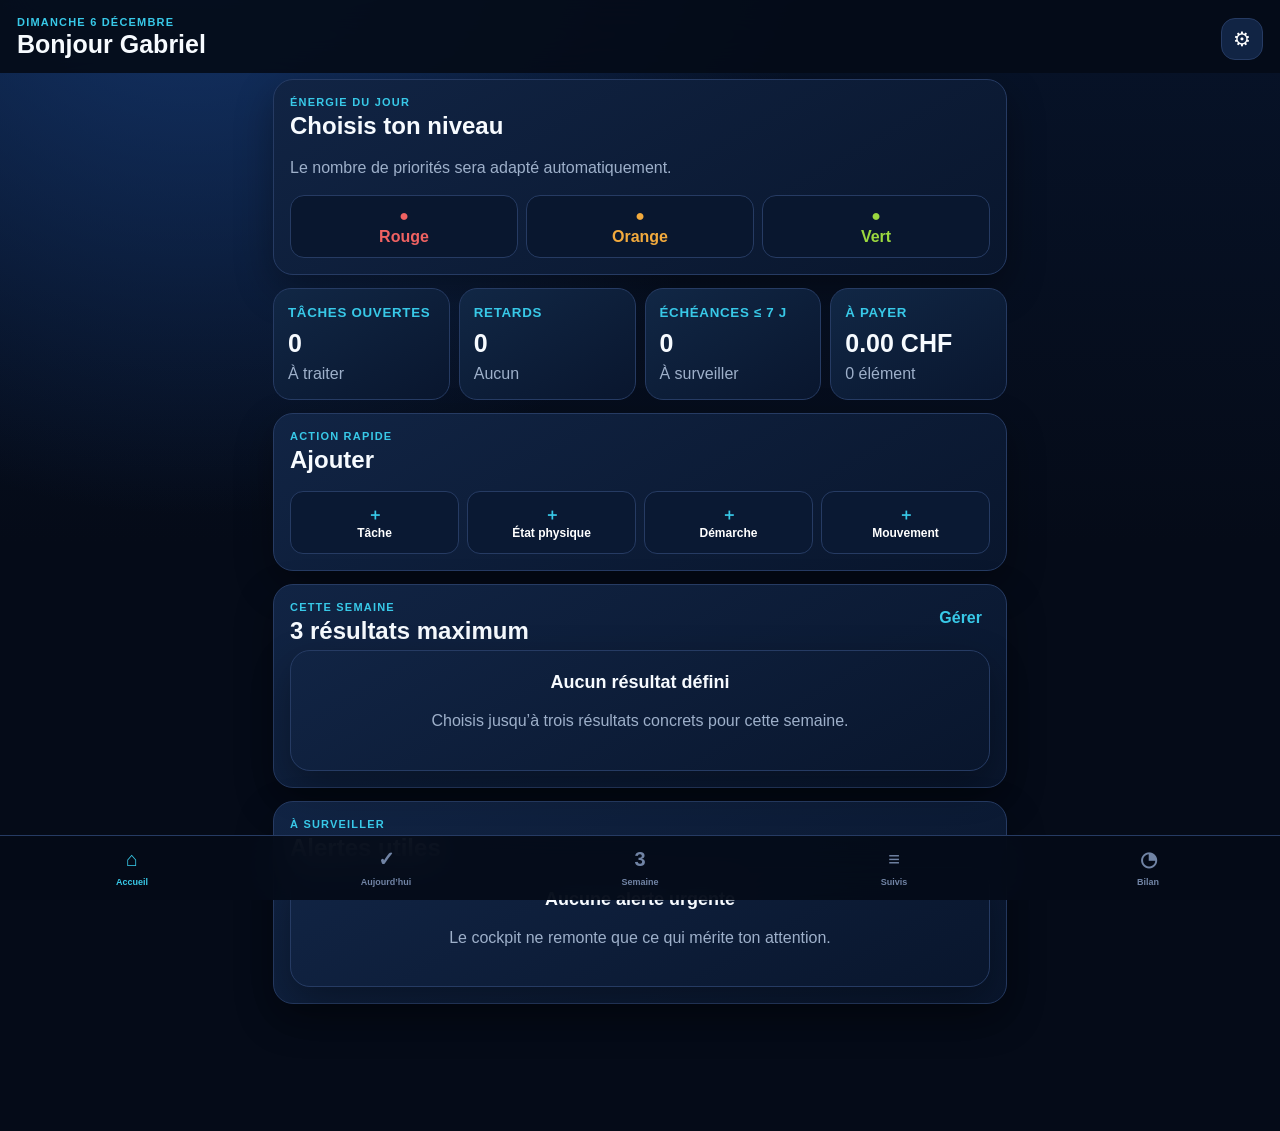
==== commit 51755a16: "Diriger vers la version avec suivi physique" ====
--- a/cockpit.html
+++ b/cockpit.html
@@ -3,11 +3,11 @@
 <head>
   <meta charset="utf-8">
   <meta name="viewport" content="width=device-width,initial-scale=1">
-  <meta http-equiv="refresh" content="0; url=./index.html?v=20260720-3">
+  <meta http-equiv="refresh" content="0; url=./index.html?v=20260720-4">
   <title>Cockpit Gabriel</title>
-  <script>location.replace('./index.html?v=20260720-3');</script>
+  <script>location.replace('./index.html?v=20260720-4');</script>
 </head>
 <body>
-  <p><a href="./index.html?v=20260720-3">Ouvrir Cockpit Gabriel</a></p>
+  <p><a href="./index.html?v=20260720-4">Ouvrir Cockpit Gabriel</a></p>
 </body>
-</html>
+</html>
